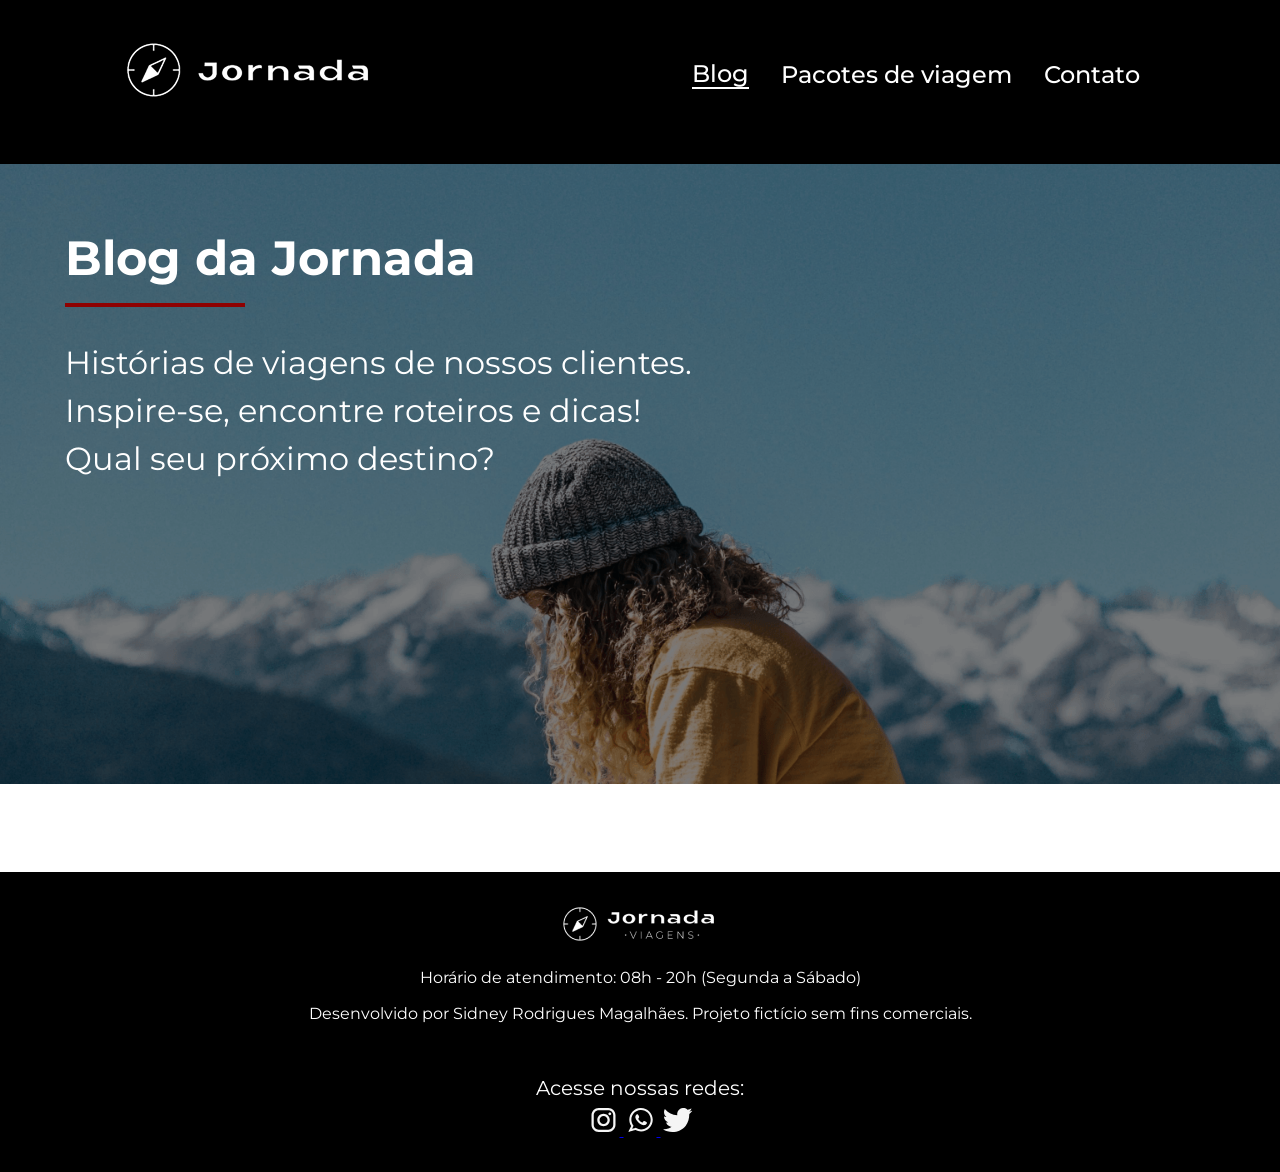
==== blog.html @ 6c910c64 "Hero pagina blog" ====
<!doctype html>
<html lang="en">
  <head>
    <meta charset="UTF-8" />
    <meta name="viewport" content="width=device-width, initial-scale=1.0" />
    <meta
      name="description"
      content="Agência de viagens especializada em criar experiências inesquecíveis. Oferecemos pacotes personalizados, atendimento excepcional e destinos incríveis para tornar sua jornada única."
    />

    <meta
      name="og:title"
      content="Jornada Viagens - Agência de Viagens Inesquecíveis"
    />
    <meta
      name="og:description"
      content="Agência de viagens especializada em criar experiências inesquecíveis. Oferecemos pacotes personalizados, atendimento excepcional e destinos incríveis para tornar sua jornada única."
    />
    <meta
      name="og:image"
      content="https://jornada-viagens.vercel.app/images/logo-footer.png"
    />
    <meta name="og:url" content="https://jornada-viagens.vercel.app/" />
    <meta name="og:type" content="website" />

    <link rel="icon" href="favico.png" type="image/svg+xml" />
    <link rel="stylesheet" href="css/style.css" />

    <title>Jornnada Viagens - Pacotes de Viagem</title>
  </head>

  <body>
    <header class="main-header">
      <a class="logo" href="index.html" title="Voltar para a página inicial">
        <img
          class="img-mobile"
          src="images/bussola-jornada-branco.png"
          alt="Bússola  do logo Jornada Viagens na cor branca"
        />
        <img
          class="img-desktop"
          src="images/bussola-texto-jornada-branco.png"
          alt="Logo Jornada Viagens na cor branca"
        />
      </a>

      <div class="navigation-menu">
        <input type="checkbox" id="menu" hidden />
        <label for="menu">
          <img src="/images/menu.png" alt="menu" />
        </label>

        <nav>
          <ul class="list-links">
            <li>
              <a class="active" href="blog.html" title="Ir para o blog">Blog</a>
            </li>
            <li>
              <a
                href="pacotes-de-viagens.html"
                title="Você já está na página depacotes de viagem"
                >Pacotes de viagem</a
              >
            </li>
            <li>
              <a href="contato.html" title="Ir para a página de contato"
                >Contato</a
              >
            </li>
          </ul>
        </nav>
      </div>
    </header>

    <main>
      <section class="hero hero-blog">
        <div class="hero-img"></div>
        <div class="hero-text">
          <h1>Blog da Jornada</h1>
          <hr />
          <p>
            Histórias de viagens de nossos clientes. Inspire-se, encontre
            roteiros e dicas! Qual seu próximo destino?
          </p>
        </div>
      </section>

      <!-- <section class="destinations destinations-package-travel">
        <div class="section-title">
          <h2>Destinos da Excursão</h2>
          <hr />
        </div>

        <div class="destinations-items">
          <article class="item">
            <header>
              <div class="img-item tokio"></div>
              <h3 class="content-title">Tokyo</h3>
            </header>
            <p class="content-text">
              Tóquio é uma cidade vibrante e cosmopolita, com seus templos
              históricos, museus de arte moderna e arranha-céus icônicos. Não
              perca a chance de mergulhar em sua atmosfera fascinante.
            </p>
            <footer>
              <a
                href="#"
                target="_blank"
                class="button"
                title="Veja mais detalhes do destino Tokio"
                >Ver detalhes</a
              >
            </footer>
          </article>

          <article class="item">
            <header>
              <div class="img-item osaka"></div>
              <h3 class="content-title">Osaka</h3>
            </header>
            <p class="content-text">
              Osaka é uma cidade agitada e moderna no Japãos. A cidade é famosa
              por sua gastronomia deliciosa e por ser um excelente ponto de
              partida para explorar outras cidades japonesas próximas.
            </p>
            <footer>
              <a
                href="#"
                target="_blank"
                class="button"
                title="Veja mais detalhes do destino Osaka"
                >Ver detalhes</a
              >
            </footer>
          </article>
        </div>
      </section>

      <section class="payments payments-package-travel">
        <div class="section-title">
          <h2>Pagamento</h2>
          <hr />
        </div>
        <div class="payments-content">
          <div class="text-content">
            <h3>R$ 4000</h3>
            <h4 class="content-title">Em até 12x!</h4>
            <p class="content-text">
              Viaje pagando em até 12 parcelas no cartão, à vista no crédito com
              5% de desconto ou no Pix com 10% de desconto!
            </p>
            <a
              href="#"
              target="_blank"
              class="button"
              title="Veja mais detalhes do destino Osaka"
              >Ver detalhes</a
            >
          </div>
          <div class="image-content">
            <div class="image tokyo-1"></div>
            <div class="image tokyo-2"></div>
            <div class="image tokyo-3 colspan-2"></div>
          </div>
        </div>
      </section>

      <section class="testimonials testimonials-package-travel">
        <div class="section-title">
          <h2>Depoimentos</h2>
          <hr />
        </div>

        <div class="testimonial-container">
          <article class="card">
            <header>
              <p>
                A Jornada foi uma das melhores agências de viagens que eu já
                experimentei. O serviço ao cliente foi excepcional, e toda a
                equipe foi muito atenciosa e prestativa.
              </p>
            </header>
            <footer>
              <img
                src="images/travel-packages/avatar-julio.png"
                alt="imagem de perfil da cliente Júlio Garibaldi"
              />
              <div class="profile-content">
                <h3 class="content-title">Júlio Garibaldi</h3>
                <div class="rating">
                  <span class="star">★</span>
                  <span class="star">★</span>
                  <span class="star">★</span>
                  <span class="star">★</span>
                  <span class="star">★</span>
                </div>
              </div>
            </footer>
          </article>

          <article class="card">
            <header>
              <p>
                Minha viagem para Tóquio foi incrível. O itinerário
                personalizado me permitiu muito em pouco tempo. Excedeu minhas
                expectativas e já quero viajar com a Jornada novamente!
              </p>
            </header>
            <footer>
              <img
                src="images/travel-packages/avatar-lucia.png"
                alt="imagem de perfil da cliente Lúcia S. Rabello"
              />
              <div class="profile-content">
                <h3 class="content-title">Lúcia S. Rabello</h3>
                <div class="rating">
                  <span class="star">★</span>
                  <span class="star">★</span>
                  <span class="star">★</span>
                  <span class="star">★</span>
                  <span class="star">★</span>
                </div>
              </div>
            </footer>
          </article>

          <article class="card">
            <header>
              <p>
                Minha viagem para Osaka foi inesquecível! A Jornada organizou
                tudo de forma perfeita, recomendo de olhos fechados!
              </p>
            </header>
            <footer>
              <img
                src="images/travel-packages/avatar-olga.png"
                alt="imagem de perfil da cliente Olga dos Reis"
              />
              <div class="profile-content">
                <h3 class="content-title">Olga dos Reis</h3>
                <div class="rating">
                  <span class="star">★</span>
                  <span class="star">★</span>
                  <span class="star">★</span>
                  <span class="star">★</span>
                  <span class="star">★</span>
                </div>
              </div>
            </footer>
          </article>
        </div>
      </section>

      <section class="bottom-hero bottom-hero-package-travel">
        <div class="hero-img"></div>
      </section>
    </main> -->

    <footer class="main-footer">
      <div class="footer-content">
        <img src="images/logo-footer.png" alt="Logo completo Jornada Viagens" />
        <p>Horário de atendimento: 08h - 20h (Segunda a Sábado)</p>
        <p>
          Desenvolvido por Sidney Rodrigues Magalhães. Projeto fictício sem fins
          comerciais.
        </p>
      </div>
      <div class="footer-social">
        <p>Acesse nossas redes:</p>
        <a
          href="#"
          target="_blank"
          title="Acesse o Instagram da Jornada Viagens"
        >
          <img
            src="images/icone-instagram.svg"
            alt="icone do instagram representando o acesso ao instagram da Jornada Viagens"
          />
        </a>
        <a
          href="#"
          target="_blank"
          title="Acesse o WhatsApp da Jornada Viagens"
        >
          <img
            src="images/icone-whatsapp.svg"
            alt="icone do WhatsApp representando o acesso ao WhatsApp da Jornada Viagens"
          />
        </a>
        <a href="#" target="_blank" title="Acesse o Twitter da Jornada Viagens">
          <img
            src="images/icone-twitter.svg"
            alt="icone do Twitter representando o acesso ao Twitter da Jornada Viagens"
          />
        </a>
      </div>
    </footer>
    
  </body>
</html>
---- css/style.css ----
@import url(global.css);
@import url(header.css);
@import url(hero.css);
@import url(offers.css);
@import url(category.css);
@import url(destinations.css);
@import url(payments.css);
@import url(testimonials.css);
@import url(footer.css);
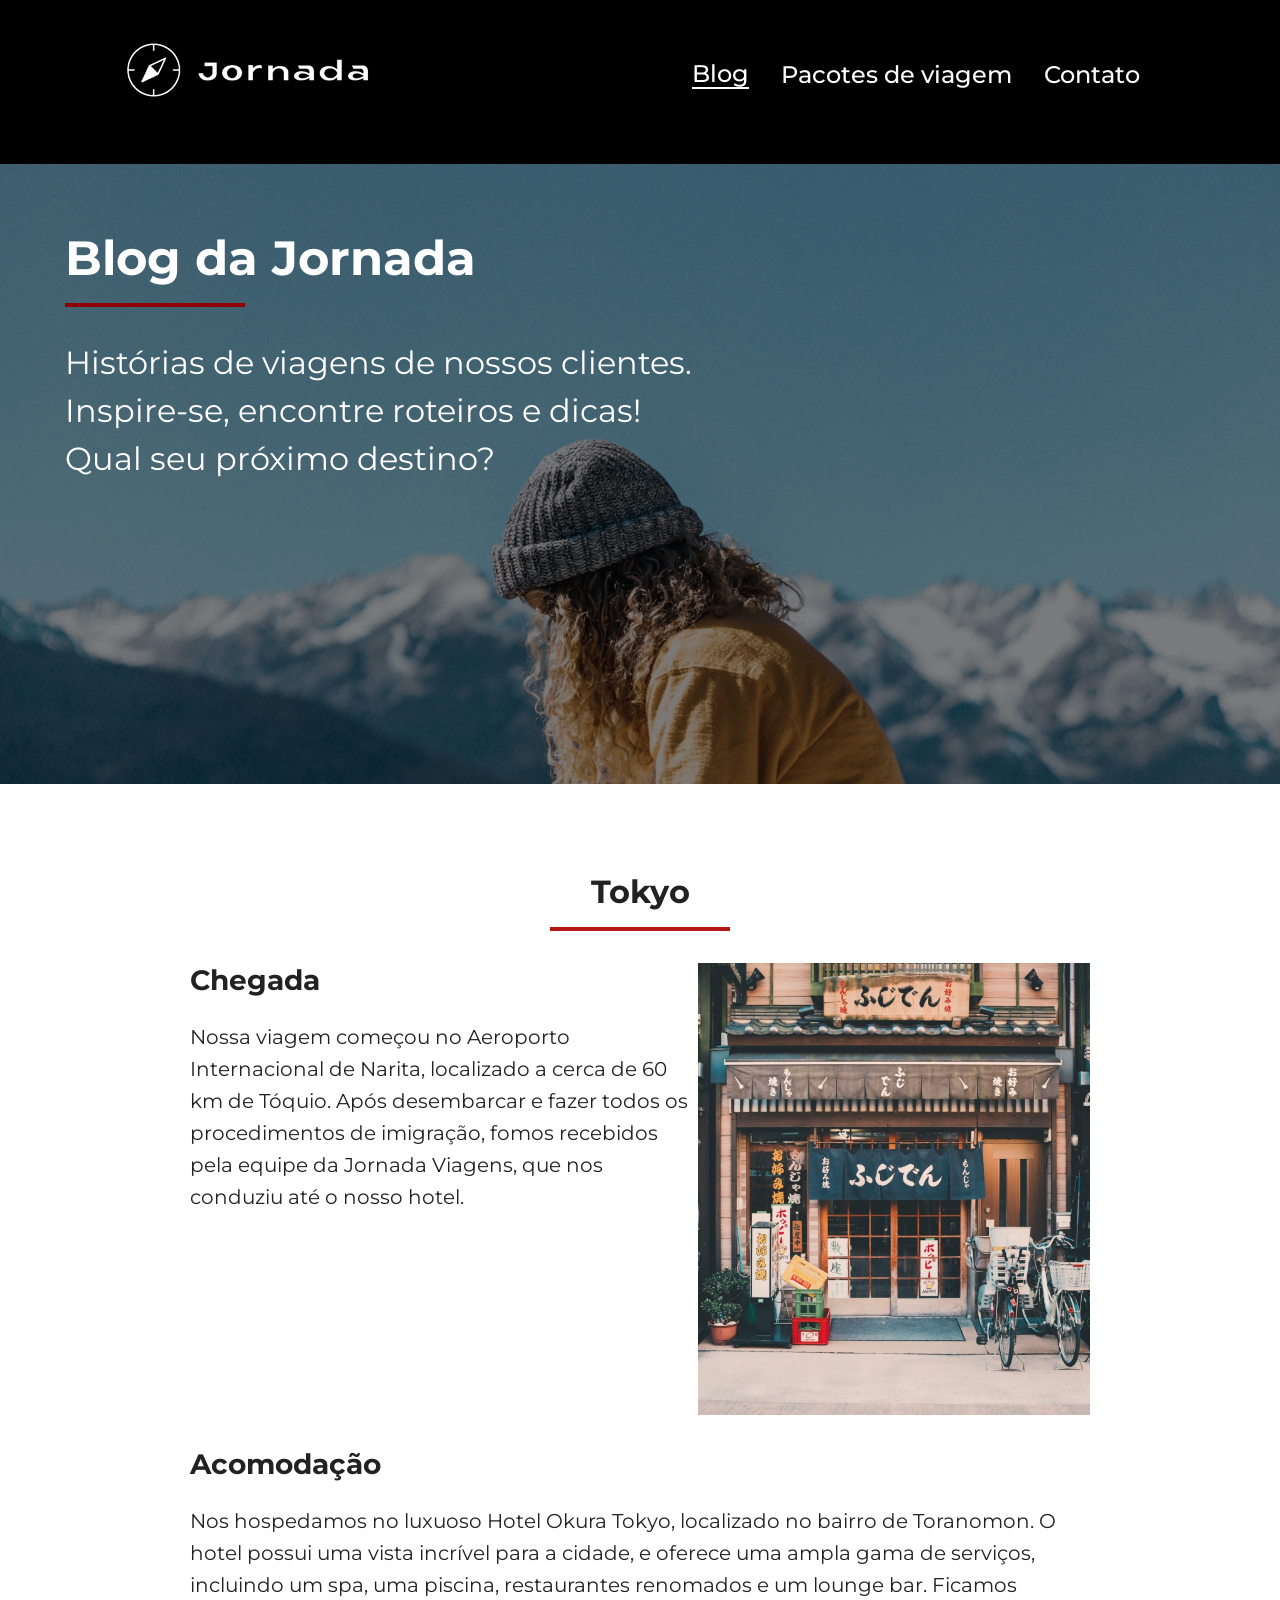
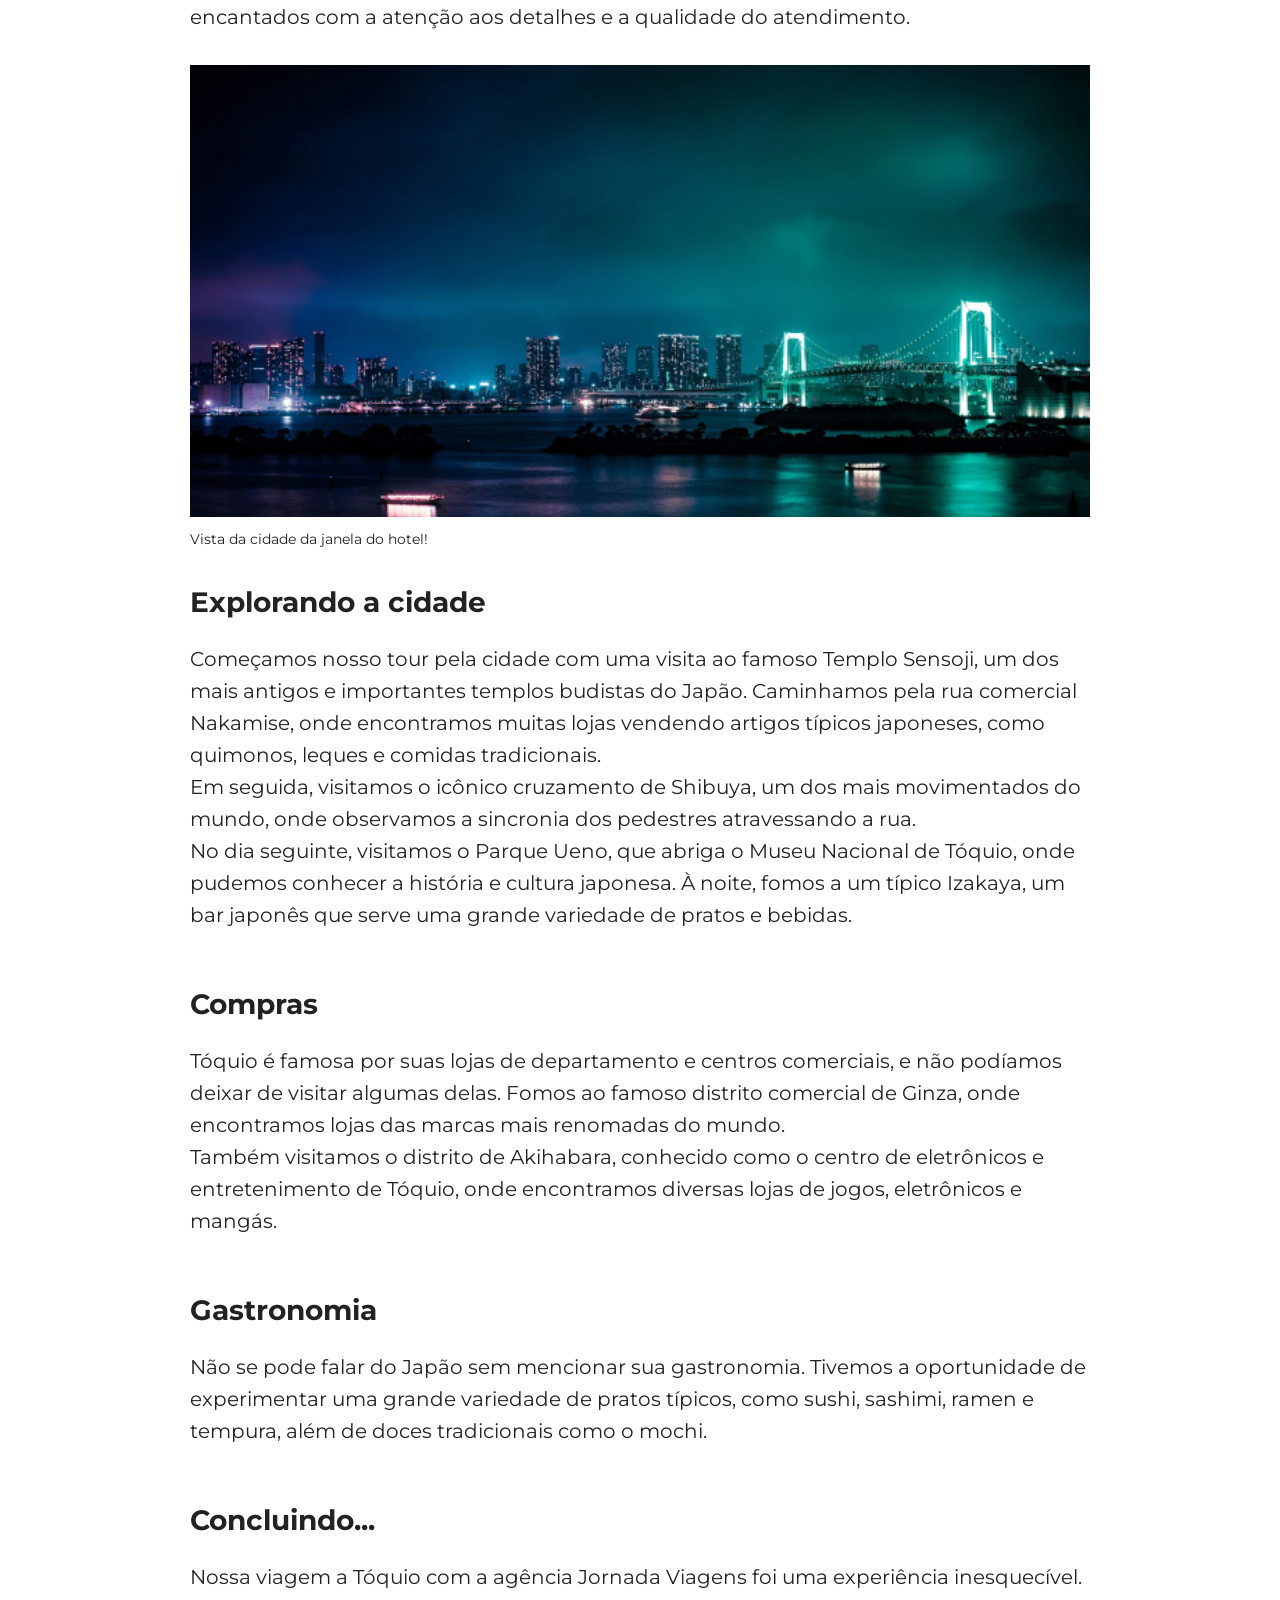
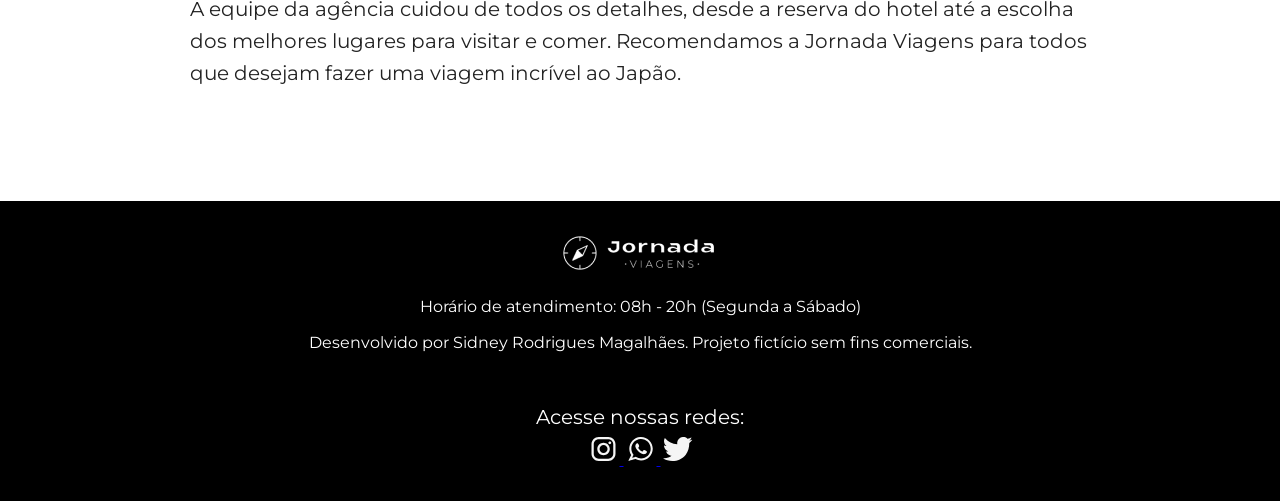
==== commit 441eff0b: "Concluido sessao destinations destinations-tokyo pagina blog" ====
--- a/blog.html
+++ b/blog.html
@@ -85,58 +85,112 @@
         </div>
       </section>
 
-      <!-- <section class="destinations destinations-package-travel">
+      <section class="destinations destinations-tokyo">
         <div class="section-title">
-          <h2>Destinos da Excursão</h2>
+          <h2>Tokyo</h2>
           <hr />
         </div>
 
         <div class="destinations-items">
-          <article class="item">
-            <header>
-              <div class="img-item tokio"></div>
-              <h3 class="content-title">Tokyo</h3>
-            </header>
-            <p class="content-text">
-              Tóquio é uma cidade vibrante e cosmopolita, com seus templos
-              históricos, museus de arte moderna e arranha-céus icônicos. Não
-              perca a chance de mergulhar em sua atmosfera fascinante.
-            </p>
-            <footer>
-              <a
-                href="#"
-                target="_blank"
-                class="button"
-                title="Veja mais detalhes do destino Tokio"
-                >Ver detalhes</a
-              >
-            </footer>
-          </article>
-
-          <article class="item">
-            <header>
-              <div class="img-item osaka"></div>
-              <h3 class="content-title">Osaka</h3>
-            </header>
-            <p class="content-text">
-              Osaka é uma cidade agitada e moderna no Japãos. A cidade é famosa
-              por sua gastronomia deliciosa e por ser um excelente ponto de
-              partida para explorar outras cidades japonesas próximas.
-            </p>
-            <footer>
-              <a
-                href="#"
-                target="_blank"
-                class="button"
-                title="Veja mais detalhes do destino Osaka"
-                >Ver detalhes</a
-              >
-            </footer>
+          <article class="item firts-item">
+            <div>
+              <h3 class="content-title">Chegada</h3>
+              <p class="content-text">
+                Nossa viagem começou no Aeroporto Internacional de Narita,
+                localizado a cerca de 60 km de Tóquio. Após desembarcar e fazer
+                todos os procedimentos de imigração, fomos recebidos pela equipe
+                da Jornada Viagens, que nos conduziu até o nosso hotel.
+              </p>
+            </div>
+            <img
+              class="img-item"
+              src="images/blog/arrival-tokyo.png"
+              alt="Foto da cidade de Tóquio"
+            />
+          </article>
+
+          <article class="item">
+            <div>
+              <h3 class="content-title">Acomodação</h3>
+              <p class="content-text">
+                Nos hospedamos no luxuoso Hotel Okura Tokyo, localizado no
+                bairro de Toranomon. O hotel possui uma vista incrível para a
+                cidade, e oferece uma ampla gama de serviços, incluindo um spa,
+                uma piscina, restaurantes renomados e um lounge bar. Ficamos
+                encantados com a atenção aos detalhes e a qualidade do
+                atendimento.
+              </p>
+            </div>
+            <div class="img-item tokio"></div>
+            <span>Vista da cidade da janela do hotel!</span>
+          </article>
+
+          <article class="item">
+            <div>
+              <h3 class="content-title">Explorando a cidade</h3>
+              <p class="content-text">
+                Começamos nosso tour pela cidade com uma visita ao famoso Templo
+                Sensoji, um dos mais antigos e importantes templos budistas do
+                Japão. Caminhamos pela rua comercial Nakamise, onde encontramos
+                muitas lojas vendendo artigos típicos japoneses, como quimonos,
+                leques e comidas tradicionais.
+                <br />
+                Em seguida, visitamos o icônico cruzamento de Shibuya, um dos
+                mais movimentados do mundo, onde observamos a sincronia dos
+                pedestres atravessando a rua.
+                <br />
+                No dia seguinte, visitamos o Parque Ueno, que abriga o Museu
+                Nacional de Tóquio, onde pudemos conhecer a história e cultura
+                japonesa. À noite, fomos a um típico Izakaya, um bar japonês que
+                serve uma grande variedade de pratos e bebidas.
+              </p>
+            </div>
+          </article>
+
+          <article class="item">
+            <div>
+              <h3 class="content-title">Compras</h3>
+              <p class="content-text">
+                Tóquio é famosa por suas lojas de departamento e centros
+                comerciais, e não podíamos deixar de visitar algumas delas.
+                Fomos ao famoso distrito comercial de Ginza, onde encontramos
+                lojas das marcas mais renomadas do mundo.
+                <br />
+                Também visitamos o distrito de Akihabara, conhecido como o
+                centro de eletrônicos e entretenimento de Tóquio, onde
+                encontramos diversas lojas de jogos, eletrônicos e mangás.
+              </p>
+            </div>
+          </article>
+
+          <article class="item">
+            <div>
+              <h3 class="content-title">Gastronomia</h3>
+              <p class="content-text">
+                Não se pode falar do Japão sem mencionar sua gastronomia.
+                Tivemos a oportunidade de experimentar uma grande variedade de
+                pratos típicos, como sushi, sashimi, ramen e tempura, além de
+                doces tradicionais como o mochi.
+              </p>
+            </div>
+          </article>
+
+          <article class="item">
+            <div>
+              <h3 class="content-title">Concluindo...</h3>
+              <p class="content-text">
+                Nossa viagem a Tóquio com a agência Jornada Viagens foi uma
+                experiência inesquecível. A equipe da agência cuidou de todos os
+                detalhes, desde a reserva do hotel até a escolha dos melhores
+                lugares para visitar e comer. Recomendamos a Jornada Viagens
+                para todos que desejam fazer uma viagem incrível ao Japão.
+              </p>
+            </div>
           </article>
         </div>
       </section>
 
-      <section class="payments payments-package-travel">
+      <!-- <section class="payments payments-package-travel">
         <div class="section-title">
           <h2>Pagamento</h2>
           <hr />
@@ -253,8 +307,8 @@
 
       <section class="bottom-hero bottom-hero-package-travel">
         <div class="hero-img"></div>
-      </section>
-    </main> -->
+      </section> -->
+    </main>
 
     <footer class="main-footer">
       <div class="footer-content">
@@ -295,6 +349,5 @@
         </a>
       </div>
     </footer>
-    
   </body>
 </html>
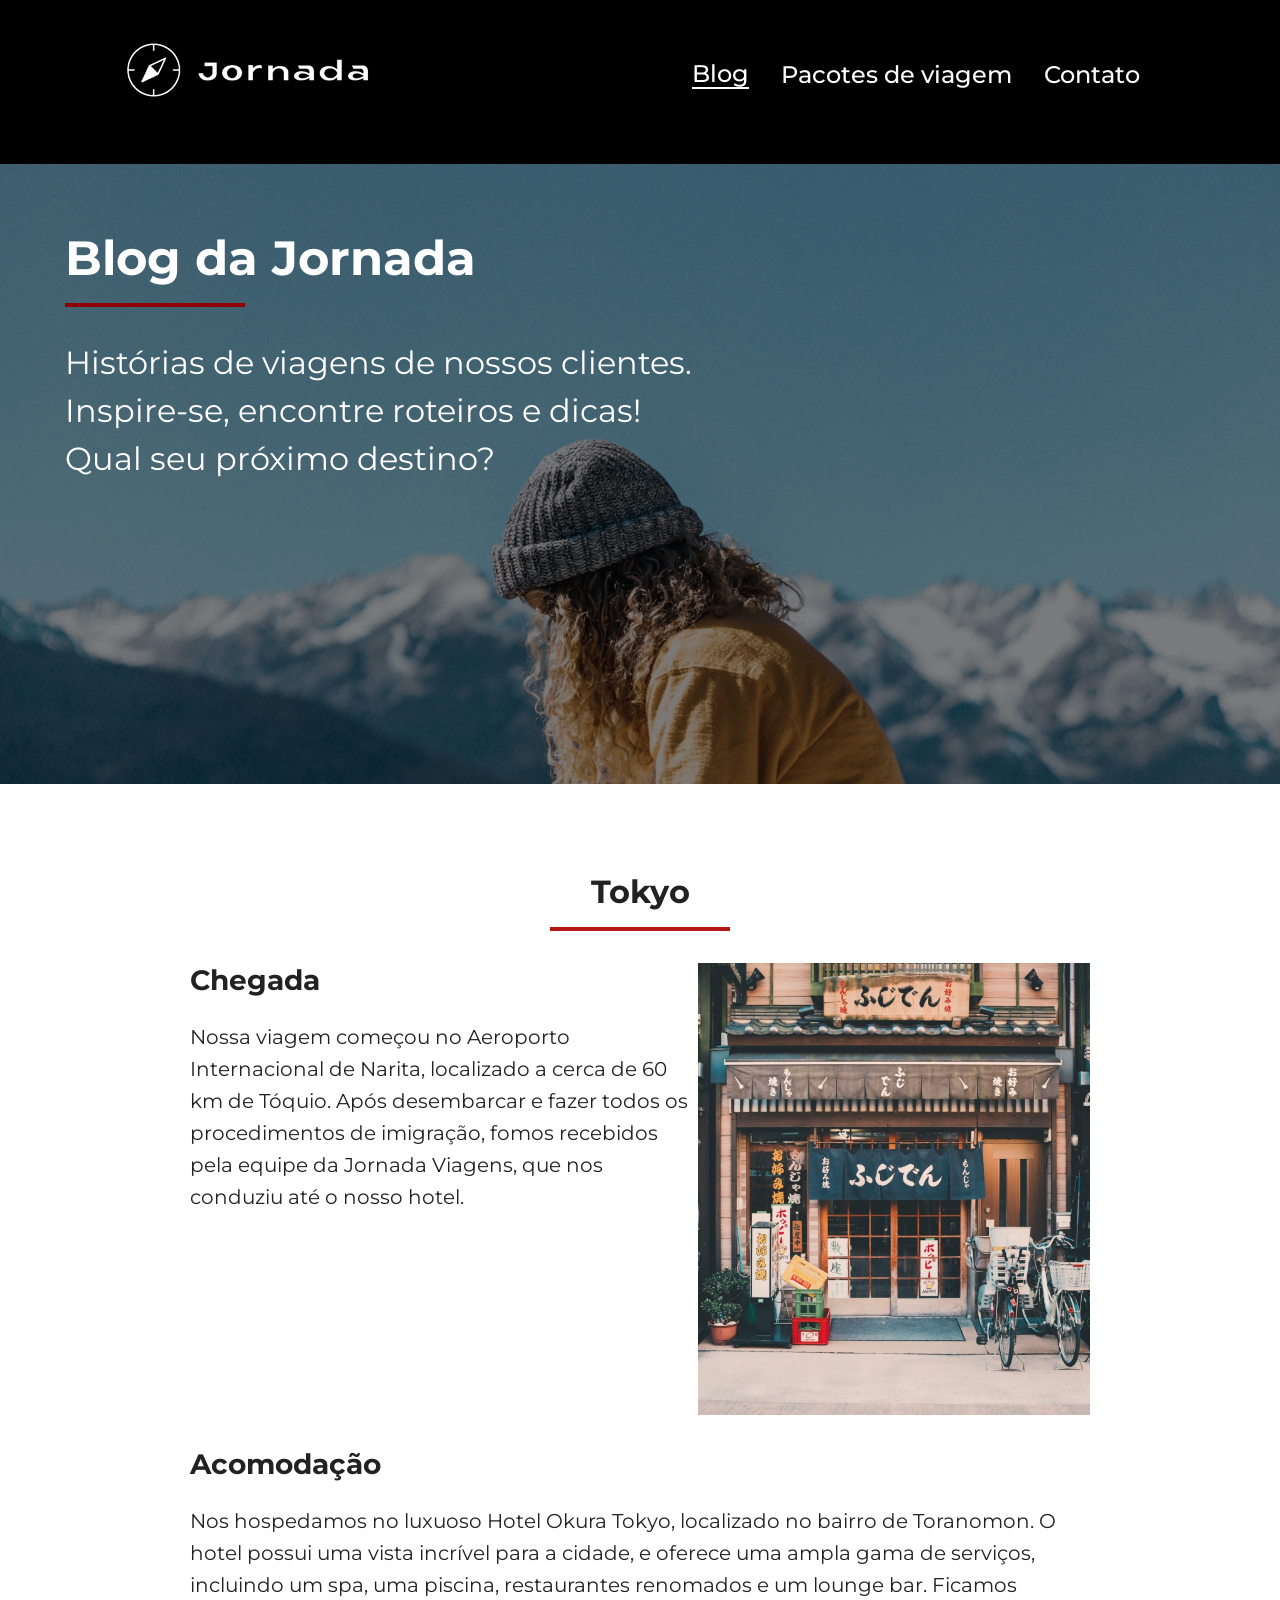
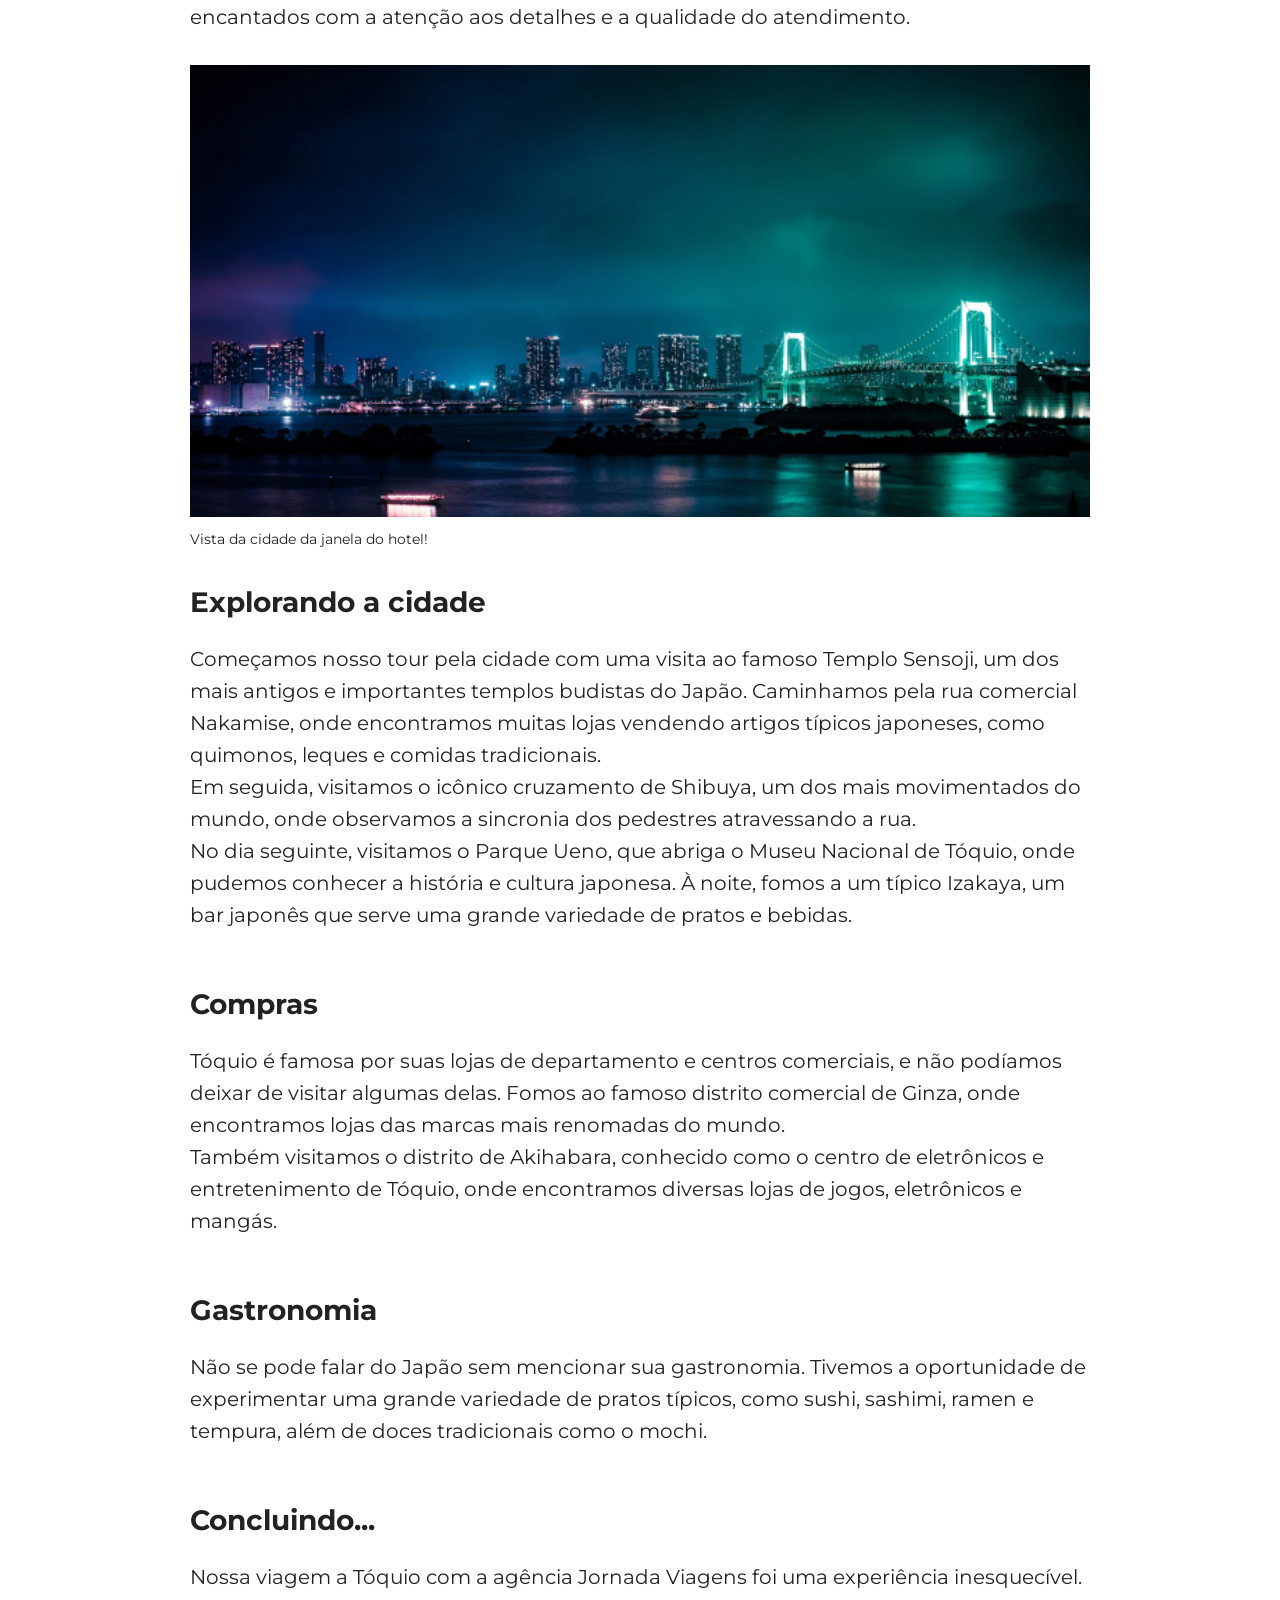
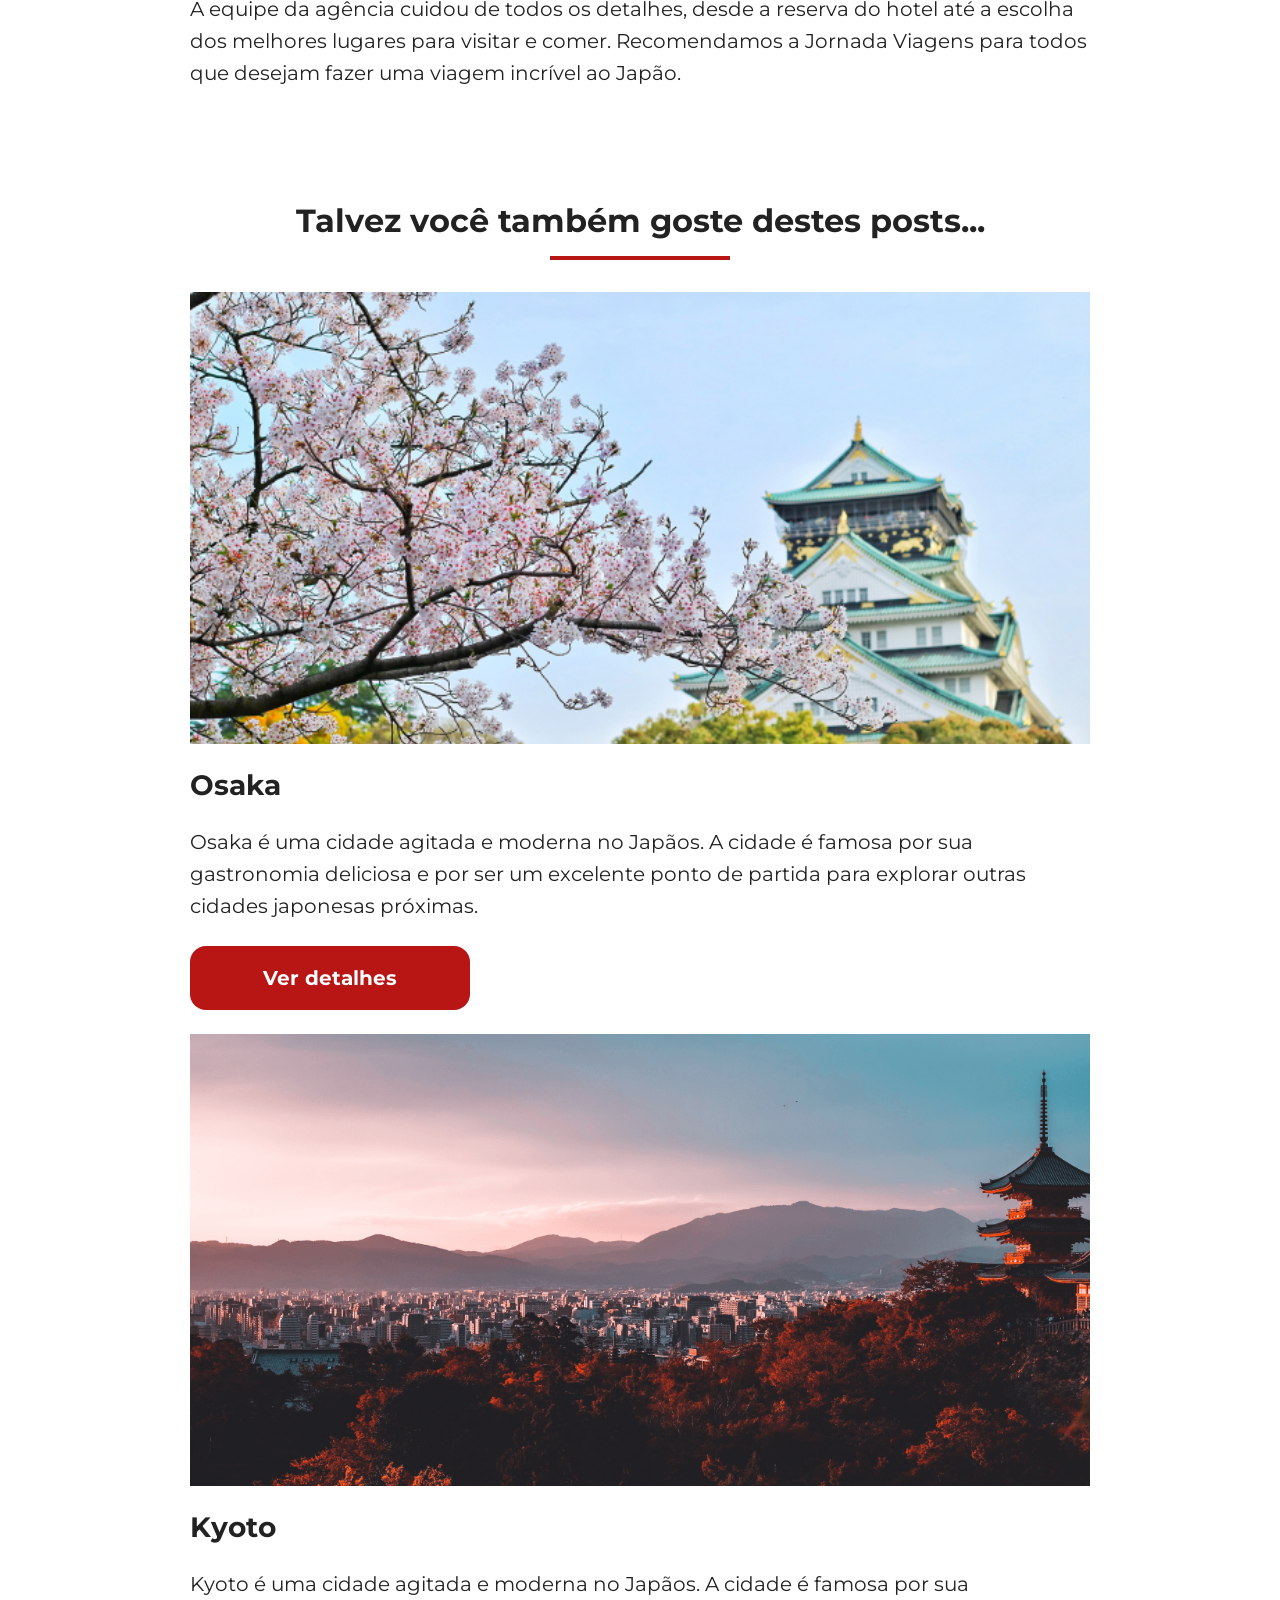
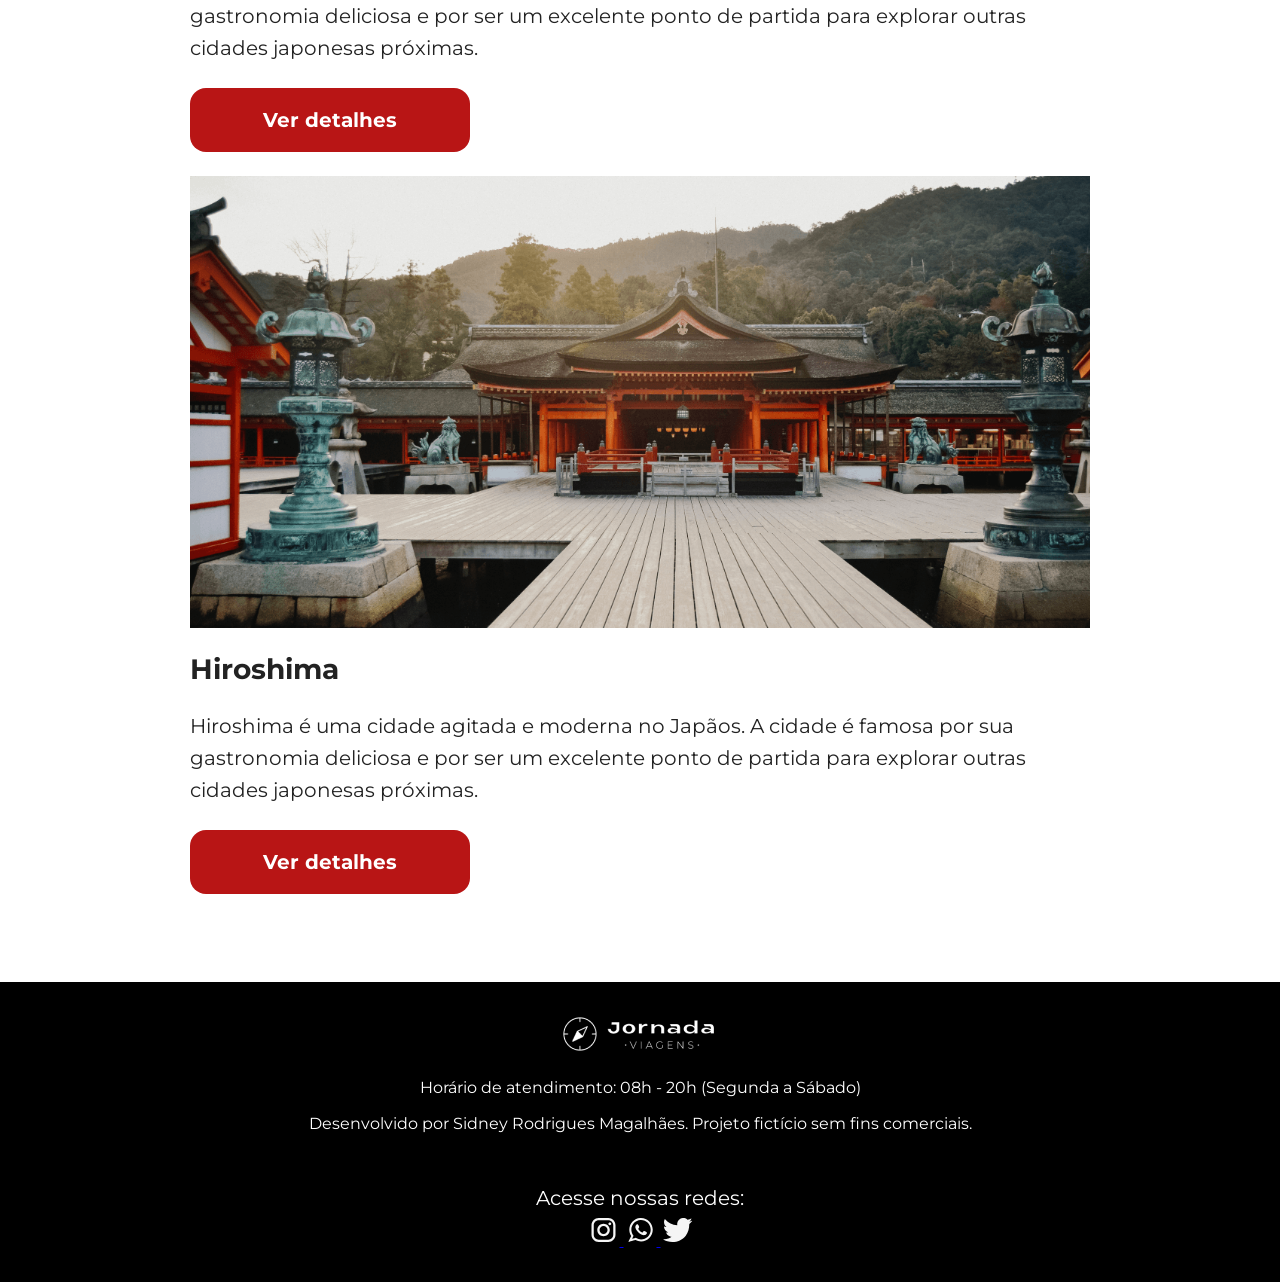
==== commit bb131c03: "Concluido pagina do blog" ====
--- a/blog.html
+++ b/blog.html
@@ -190,124 +190,77 @@
         </div>
       </section>
 
-      <!-- <section class="payments payments-package-travel">
+      <section class="destinations">
         <div class="section-title">
-          <h2>Pagamento</h2>
+          <h2>Talvez você também goste destes posts...</h2>
           <hr />
         </div>
-        <div class="payments-content">
-          <div class="text-content">
-            <h3>R$ 4000</h3>
-            <h4 class="content-title">Em até 12x!</h4>
+
+        <div class="destinations-items">
+          <article class="item">
+            <header>
+              <div class="img-item osaka"></div>
+              <h3 class="content-title">Osaka</h3>
+            </header>
             <p class="content-text">
-              Viaje pagando em até 12 parcelas no cartão, à vista no crédito com
-              5% de desconto ou no Pix com 10% de desconto!
+              Osaka é uma cidade agitada e moderna no Japãos. A cidade é famosa
+              por sua gastronomia deliciosa e por ser um excelente ponto de
+              partida para explorar outras cidades japonesas próximas.
             </p>
-            <a
-              href="#"
-              target="_blank"
-              class="button"
-              title="Veja mais detalhes do destino Osaka"
-              >Ver detalhes</a
-            >
-          </div>
-          <div class="image-content">
-            <div class="image tokyo-1"></div>
-            <div class="image tokyo-2"></div>
-            <div class="image tokyo-3 colspan-2"></div>
-          </div>
+            <footer>
+              <a
+                href="#"
+                target="_blank"
+                class="button"
+                title="Veja mais detalhes do destino Osaka"
+                >Ver detalhes</a
+              >
+            </footer>
+          </article>
+
+          <article class="item">
+            <header>
+              <div class="img-item kyoto"></div>
+              <h3 class="content-title">Kyoto</h3>
+            </header>
+            <p class="content-text">
+              Kyoto é uma cidade agitada e moderna no Japãos. A cidade é famosa
+              por sua gastronomia deliciosa e por ser um excelente ponto de
+              partida para explorar outras cidades japonesas próximas.
+            </p>
+            <footer>
+              <a
+                href="#"
+                target="_blank"
+                class="button"
+                title="Veja mais detalhes do destino Tokio"
+                >Ver detalhes</a
+              >
+            </footer>
+          </article>
+
+          <article class="item">
+            <header>
+              <div class="img-item hiroshima"></div>
+              <h3 class="content-title">Hiroshima</h3>
+            </header>
+            <p class="content-text">
+              Hiroshima é uma cidade agitada e moderna no Japãos. A cidade é
+              famosa por sua gastronomia deliciosa e por ser um excelente ponto
+              de partida para explorar outras cidades japonesas próximas.
+            </p>
+            <footer>
+              <a
+                href="#"
+                target="_blank"
+                class="button"
+                title="Veja mais detalhes do destino Tokio"
+                >Ver detalhes</a
+              >
+            </footer>
+          </article>
         </div>
       </section>
-
-      <section class="testimonials testimonials-package-travel">
-        <div class="section-title">
-          <h2>Depoimentos</h2>
-          <hr />
-        </div>
-
-        <div class="testimonial-container">
-          <article class="card">
-            <header>
-              <p>
-                A Jornada foi uma das melhores agências de viagens que eu já
-                experimentei. O serviço ao cliente foi excepcional, e toda a
-                equipe foi muito atenciosa e prestativa.
-              </p>
-            </header>
-            <footer>
-              <img
-                src="images/travel-packages/avatar-julio.png"
-                alt="imagem de perfil da cliente Júlio Garibaldi"
-              />
-              <div class="profile-content">
-                <h3 class="content-title">Júlio Garibaldi</h3>
-                <div class="rating">
-                  <span class="star">★</span>
-                  <span class="star">★</span>
-                  <span class="star">★</span>
-                  <span class="star">★</span>
-                  <span class="star">★</span>
-                </div>
-              </div>
-            </footer>
-          </article>
-
-          <article class="card">
-            <header>
-              <p>
-                Minha viagem para Tóquio foi incrível. O itinerário
-                personalizado me permitiu muito em pouco tempo. Excedeu minhas
-                expectativas e já quero viajar com a Jornada novamente!
-              </p>
-            </header>
-            <footer>
-              <img
-                src="images/travel-packages/avatar-lucia.png"
-                alt="imagem de perfil da cliente Lúcia S. Rabello"
-              />
-              <div class="profile-content">
-                <h3 class="content-title">Lúcia S. Rabello</h3>
-                <div class="rating">
-                  <span class="star">★</span>
-                  <span class="star">★</span>
-                  <span class="star">★</span>
-                  <span class="star">★</span>
-                  <span class="star">★</span>
-                </div>
-              </div>
-            </footer>
-          </article>
-
-          <article class="card">
-            <header>
-              <p>
-                Minha viagem para Osaka foi inesquecível! A Jornada organizou
-                tudo de forma perfeita, recomendo de olhos fechados!
-              </p>
-            </header>
-            <footer>
-              <img
-                src="images/travel-packages/avatar-olga.png"
-                alt="imagem de perfil da cliente Olga dos Reis"
-              />
-              <div class="profile-content">
-                <h3 class="content-title">Olga dos Reis</h3>
-                <div class="rating">
-                  <span class="star">★</span>
-                  <span class="star">★</span>
-                  <span class="star">★</span>
-                  <span class="star">★</span>
-                  <span class="star">★</span>
-                </div>
-              </div>
-            </footer>
-          </article>
-        </div>
-      </section>
-
-      <section class="bottom-hero bottom-hero-package-travel">
-        <div class="hero-img"></div>
-      </section> -->
     </main>
 
     <footer class="main-footer">
